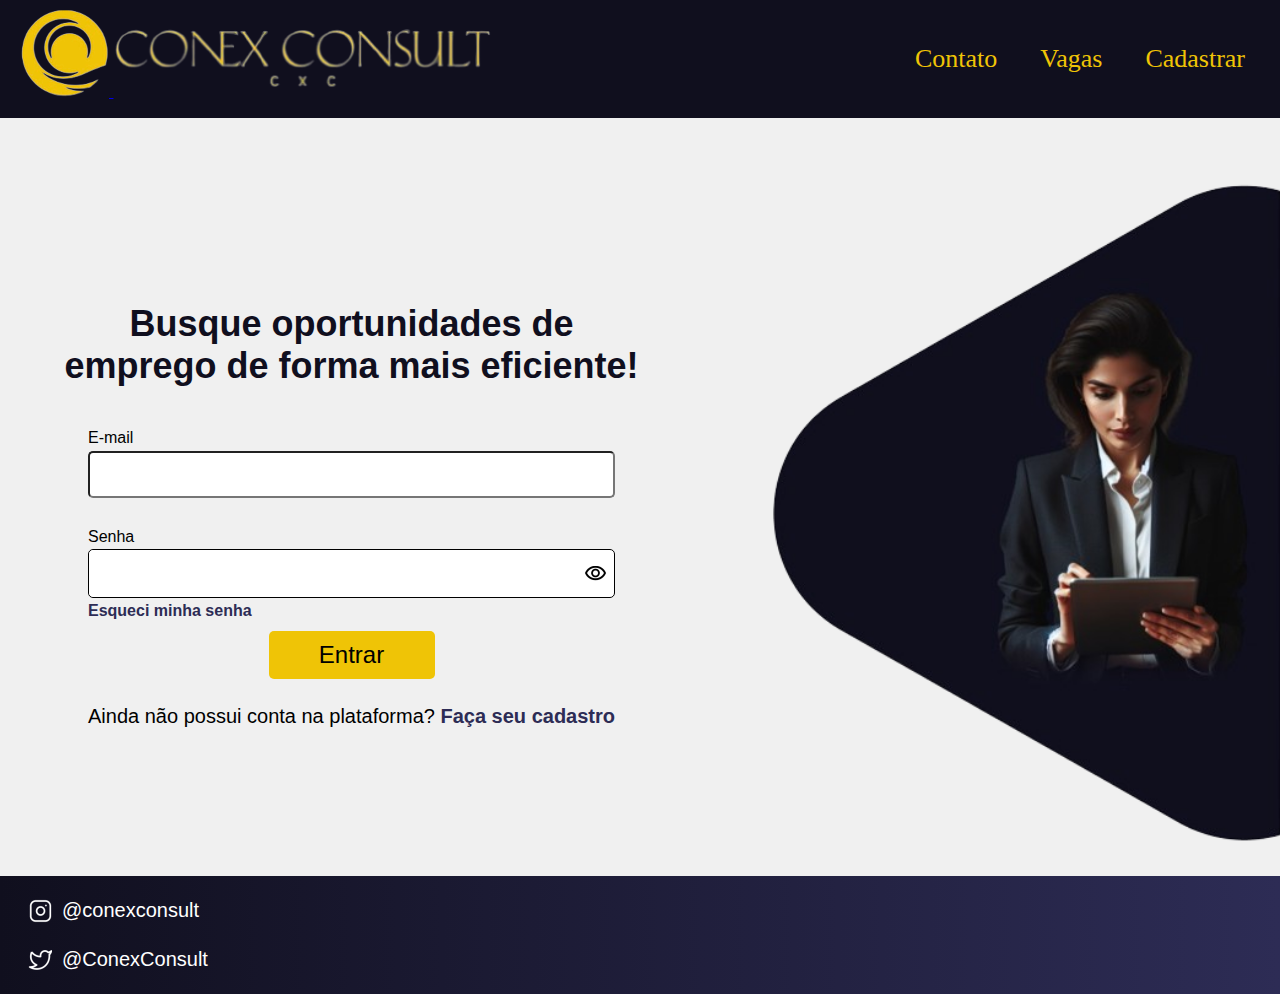
==== index.html @ e86a2674 "Organização das pastas e criação da pagina de vagas." ====
<!DOCTYPE html>
<html lang="pt-br">
<head>
    <meta charset="UTF-8">
    <meta name="viewport" content="width=device-width, initial-scale=1.0">
    <title>Conex Consult</title>
    <link rel="shortcut icon" href="../imagens/favicon.ico" type="image/x-icon">
    <link rel="stylesheet" href="Códigos/estilos/index.css  ">
    <link rel="stylesheet" href="Códigos/estilos/indexMobile.css"> 
</head>
<body>
    <header id="header">
        <div id="logo">
            <a href="index.html"> 
                <img src="imagens/logo.png" id="logo_CXC" alt="logo_CXC">
                <img src="imagens/logo_nome.png" id="logo_nome_CXC" alt="logo_nome_CXC"> 
            </a>   
        </div>
        <nav>
            <a id="contato" href="">Contato</a>
            <a id="vagas" href="Códigos/paginas/vagas.html" target="_self" rel="next">Vagas</a>
            <a id="navCadastrar" class="cadastrar"  target="_self">Cadastrar</a>
        </nav>
    </header>
    <main>
        <div class="containerCadastro">
            <section id="cadastro">
                <h1>Busque oportunidades de emprego de forma mais eficiente!</h1>
                <form>
                    <label for="email">
                        E-mail
                        <input type="email" name="email" id="email" class="email input" >
                    </label>
                    <label for="senha">
                        Senha
                        <div id="password-container">
                            <input id="senha" type="password" name="senha" id="senha" class="senha input">
                            <span class="toggle-password" onclick="togglePassword()"><img src="imagens/visibility_on.png" id="img_visaoSenha" alt="exibir senha"></span>
                        </div>
                    </label>
                    <div id="areaEsqueciSenha">
                        <p id="esqueciSenha"><a href="">Esqueci minha senha</a></p>
                        
                    </div>
                    <input type="submit" id="btn_entrar"
                    class="input"  value="Entrar">
                    <p id="Pcadastro" >Ainda não possui conta na plataforma? <a class="cadastrar">Faça seu cadastro</a></p>
                </form>
            </section>
            <div id="fundo">
                <img src="imagens/fundo.png" id="img_fundo" alt="mulher buscando uma vaga no tablet">
            </div>
        </div>
    </main>
    <footer>
        <div id="links">
            <a href="https://www.instagram.com/conexconsult/" id="img_insta" target="_blank"><img src="imagens/ico_instagram.png" alt="icone instagram"><p>@conexconsult</p></a>
            <a href="https://twitter.com/ConexConsult"  id="img_twitter" target="_blank"><img src="imagens/ico_twitter.png" alt="icone twitter"><p>@ConexConsult</p></a>
        </div>
        <img src="imagens/mulher.png" id="img_mulher" alt="mulher buscando uma vaga no tablet">
    </footer>

    <!-- Pop Up -->
    <div id="myModal" class="modal hideModal">
        <div class="modal-content">
        <span class="span-close"><img src="imagens/closeButton.png" alt="botão fechar" id="btnClose"></span>
        <h1>É novo por aqui? Cadastre-se abaixo</h1>
            <form>
                <label for="nome">
                    Nome completo
                    <input type="text" name="nome" id="nome" oninput="converterParaMaiusculas(event)" oninput="somenteletras(event)">
                </label>
                <div id="local" class="campo">
                    <label id="labelCidade" for="cidade">
                        Cidade
                        <input type="text" name="cidade" id="cidade" oninput="converterParaMaiusculas(event)" oninput="somenteletras(event)" >
                    </label>
                    <label id="labelUf" for="uf">
                        UF
                        <input type="text" name="uf" id="uf" maxlength="2" oninput="converterParaMaiusculas(event)" oninput="somenteletras(event)">
                        
                    </label>
                </div>  
                <label for="email">
                    E-mail
                    <input type="email" name="email" id="emailCadastro">
                </label>
                
                <label for="senha" id="label-senha">
                    Senha
                    <div id="campo-senha">
                        <input id="senhaCadastro" type="password" name="senha" id="senhaCadastro">
                        <span class="toggle-password-pop" onclick="togglePasswordPopUp()"><img src="imagens/visibility_on.png" alt="exibir senha" id="img_visaoSenhaPop"></span>
                    </div>
                </label>
                <label for="confirmarSenha">
                    Confirmação de senha:
                    <div id="passwordPop-container">
                        <input type="password" name="confirmarSenha" id="confirmarSenha">
                        <span class="toggle-password-pop" onclick="toggleConfirmarPasswordPopUp()"><img src="imagens/visibility_on.png" alt="exibir senha" id="img_visaoConfirmarSenhaPop"></span>
                    </div>
                    <p id="confirmacao"></p>
                </label>
                <input id="btnCadastrar" type="submit" value="Cadastrar-se">
            </form>
        
        </div>
    </div>

    <script src="Códigos/Js/javaScript.js"></script>
</body>
</html>
---- Códigos/estilos/index.css ----
*{
    box-sizing: border-box;
    margin: 0px;
    padding: 0px;
}
:root {
    --azulEscuro: #100F1E;
    --azul: #2d2c55;
    --amarelo: #EFC406;
}

body {
    font-family: Arial, sans-serif;
    line-height: 1.6;
    background-color: #f0f0f0;
}

html {
    height: min-content;
}

header {
    position: fixed;
    top: 0%;
    width: 100%;
    height: 118px;
    display: flex;
    justify-content: space-between;
    background-color: var(--azulEscuro);
    margin-bottom: 25px;
    transition: top 0.3s;
}
header div#logo {
    width: 515px;
    height: 100%;
    padding: 13px 0px 13px 20px;
    display: flex;
    justify-content: space-between;
    column-gap: 26px;
    align-items: end;
    transition: transform 0.4s ease;
}
#logo_nome_CXC {
    max-width: 383px;
    min-width: 210px;
    width: 100%;
    margin: auto;
    margin-bottom: 6px;
    transition: transform 0.3s ease;
}
header nav {
    height: 100%;
    width: 400px;
    display: flex;
    padding: 35px;
    justify-content: space-between;
    align-items: center;
    column-gap: 10px;
}
header nav a {
    color: var(--amarelo);
    font: normal 26px times;
    text-decoration: none;
    transition: 500ms;
}
header nav a:hover {
    transition: 500ms;
    color: #b19000;
}
a.cadastrar {
    cursor: pointer;
}
main {
    margin-top: 180px;
    min-height: calc(100vh - 323px);
}
main div.containerCadastro {
    display: flex;
    flex-direction: row;
    align-items: center;
    height: auto;
}
main section {
    display: flex;
    flex-direction: column;
    align-items: center;
    width: 575px;
    min-width: 394px;
    margin: 0 auto 0 5vw;
    transition: transform 0.3s ease;
}
main div#fundo {
    width: 100%;
    max-width: 524px;
    min-width: 200px;
    margin: auto 0 auto auto;
}
main div#fundo img {
    width: 100%;
    max-width: 524px;
    min-width: 254px;
    margin: auto;
}
main section h1 {
    font: bold 36px Arial;
    color: var(--azulEscuro);
    text-align: center;
    margin:  0 0 38px 0;
}
main section form {
    display: flex;
    flex-direction: column;
    align-items: center;
}
main section label {
    width: 100%;
}
main form div#password-container {
    display: flex;
    border: 1px solid black;
    border-radius: 5px;
    align-items: center;
    background-color: white;
}
main form div#password-container input {
    border: 0;
}
main input.email {
    width: 100%;
    height: 47px;
    font: normal 20px arial;
    padding: 10px;
    margin: 0 0 26px 0 ;
}
main input.senha {
    width: 100%;
    height: 47px;
    font: normal 20px arial;
    padding: 10px;
    margin: 0 0 26px 0 ;   
}
.toggle-password {
    right: 10px;
    cursor: pointer;
    user-select: none;
    color: #777;
    margin-right: 7px;
    display: flex;
    align-items: center;
}
main form #senha {
    margin: 0px;
}
main form input {
    border-radius: 5px;
}
main form div#areaEsqueciSenha {
    width: 100%;
    margin-bottom: 10px;
}
main form p#esqueciSenha a {
    color: var(--azul);
    font-size: 16px;
    font-weight: bold;
}
main input#btn_entrar {
    width: 166px;
    height: 48px;
    background-color: var(--amarelo);
    font: normal 24px arial;
    margin: 0 0 26px 0;
    border: none;
    cursor: pointer;
    transition: 400ms;
}
main input#btn_entrar:hover {
    transition: 400ms;
    background-color: #cca600;
}
main form p {
    font: normal 20px arial;
}
main form p a {
    font-weight: bold;
    text-decoration: none;
    color: var(--azul);
}
main form p a:hover, #esqueciSenha a:hover{
    color: black;
}
footer {
    height: 118px;
    width: 100%;
    background-image: linear-gradient(to right, var(--azulEscuro),var(--azul));
    display: flex;
    flex-direction: column;
    justify-content: space-around;
    margin-top: 25px;
}
footer div#links {
    height: 100%;
    display: flex;
    flex-direction: column;
    justify-content: space-around;
    margin: 10px auto 10px 28px;
}
footer div#links a {
    width: 193px;
    font: normal 20px arial;
    color: white;
    display: flex;
    text-decoration: none;
    transition: 400ms;
    text-align: center;
}
footer div#links a:hover {
    background-color: #48487a74;
    padding: 3px;
    border-radius: 5px;
    transition: 400ms;
}
footer div#links img {
    margin-right: 10px;
}
footer div#links #img_linkedin p {
    padding-top: 2px;
}
footer #img_mulher {
    display: none;
}

.header-hidden {
    top: -117px; /* Ajuste este valor conforme a altura do seu cabeçalho */
}

@media screen and (min-width: 1900px) and (min-height: 1360px) {

    main {
        min-height: calc(100vh - 286px);
    }
    main section {
        transform: scale(1.4);
        margin-left: 210px;
    }
    main div#fundo {
        transform: scale(1.4);
        margin: 200px 105px 0 0;
    }
}

/* Comfigurações Pop-Up */

div.modal {
    background-color: rgba(0, 0, 0, 0.351);
    width: calc(100%);
    height: 100vh;
    position: absolute;
    top: 0;
    align-items: center;
    display: flex;
    justify-content: center;
}

div.modal-content {
    display: flex;
    flex-direction: column;
    align-items: center;
    background-color: #f0f0f0;
    width: 400px;
    max-width: 400px;
    margin: auto;
    padding: 20px 20px 0 20px;
    box-shadow: 5px 5px 20px 3px rgba(0, 0, 0, 0.28);
    border-radius: 10px;
}

div.modal-content span.span-close {
    width: 100%;
    height: 20px;
    text-align: right;
    padding-right: 5px;
}
div.modal-content span #btnClose {
    width: 20px;
    cursor: pointer;
}
div.modal-content h1 {
    max-width: 300px;
    text-align: center;
}
div.modal-content form {
    display: flex;
    flex-direction: column;
    align-items: flex-start !important;
    justify-content: left;
    width: 100%;
}
div.modal-content form label {
    display: flex;
    flex-direction: column;
    width: 100%;
    font: 300 16px arial;
    margin-bottom: 13px;
}

div.modal-content form input {
    height: 36px;  
    background-color: white;
    border: 1px solid #333;
    border-radius: 5px; 
    margin-top: 2px;
    padding: 5px;
}
div.modal-content div#local {
    display: flex;
    flex-direction: row;
    justify-content: space-between;
    gap: 21px; 
    width: 100%;
}
div.modal-content div#cpfAndData {
    display: flex;
    gap: 21px;
}
div.modal-content #labelData {
    width: 145px;
}
div.modal-content #labelCidade {
    min-width: 0;
}
div.modal-content input #cidade {
    text-transform: uppercase;
}
#labelUf {
    width: 50px;
    min-width: 50px;
    text-transform: uppercase;
}
#campo-senha, #passwordPop-container{
    background-color: white;
    display: flex;
    flex-direction: row;
    align-items: center;
    border: 1px solid #333;
    border-radius: 5px;
}
input:focus-visible {
    outline: none;
}
 #senhaCadastro, #confirmarSenha { /* campo senha e campo comfirmação de senha do pop-up */
    background-color: white;
    width: 100%;
    border: none;
    padding: 0 5px;
    margin: 0;
}
.toggle-password-pop {
    margin-right: 4px;
    cursor: pointer;
    display: flex;
    align-items: center;
}
div#passwordPop-container {
    display: flex;
    flex-direction: row;
}
div#passwordPop-container input{
    width: 100%;
}

#btnCadastrar {
    font: 700 20px arial;
    width: 100%;
    max-width: 347px;
    height: 56px;
    margin: 30px auto;
    background-color: var(--amarelo);
    cursor: pointer;
    border: none;
    border-radius: 5px;
}

div.hideModal {
    display: none;
    transition: 2s;
}
---- Códigos/estilos/indexMobile.css ----
@media (max-width: 768px) {

    header {
        display: flex;
        flex-direction: column;
        justify-content: space-between;
        height: 141px;
        padding-bottom: 20px;
        padding: 0;
        margin-bottom: 30px;
        align-items: center;
    }
    header nav {
        display: flex;
        justify-content: space-around;
        width: 100%;
        height: min-content;
        padding: 0 40px ;
    }
    header div#logo {
        width: 100%;
        padding: 0;
        justify-content: center;
        align-items: center;
        column-gap: 10px;
        height: min-content;
        margin-top: 18px;
        padding: 0 10px;
    }
    header #logo_CXC {
        max-width: 65px;
        min-width: 50px;
    }
    header #logo_nome_CXC {
        max-width: 260px;  
        margin: 10px 0 0 0;
    }
    header nav {
        margin-right: 0%;
        margin-bottom: 7px;
    }
    header nav a { 
        font-size: 20px;
        font-weight: normal;
        flex-direction: column;
        align-items: flex-start;
    }
    nav ul li {
        margin: 5px 0;
    }
   
    main div#fundo {
        display: none;   
    }
    main {
        flex-direction: column;  
        min-height: calc(100vh - 368px);   
    }
    main div.containerCadastro {
        justify-content: center;
        flex-direction: column;
        margin: 0 40px;
    }
    main section {
        flex: 1 1 45%;
        width: 100%;
        min-width: 260px;
        max-width: 527px;
        margin: 0;
    }
    main section h1 {
        font-size: 30px;
    }
    main form p#cadastro {
        font-size: 16px;
    }
    main input.campo {
        margin-bottom: 10px;
    }
    main input#btn_entrar {
        width: 100%;
        margin: 20px 0 10px 0;
    }

    footer {
        margin-top: 70px;
        flex-direction: row;
        background-image: linear-gradient(to right, var(--azulEscuro), #252244);
    }
    footer div#links {
        height: auto;
    }
    
    footer div#fundoContainer {
        display: flex;
        justify-content: center;
        width: min-content;
    }
    footer #img_mulher {
        display: block;
        max-width: 120px;
        min-width: 100px;
        max-height: 175px;
        width: auto;
        height: auto;
        margin: -58px 10px 0 10px;
    }
}

/* Pop-up */
@media (max-width: 470px) {
    div.modal-content {
        width: 99vw;
    }
    div.modal-content form {
        max-width: 350px;
        min-width: 230px;
        width: 100%;
    }
    div.modal-content span img#btnClose {
    }
    div.modal-content div {
        max-width: 350px;
    }
    div.modal-content form label {
        width: 100%;
    }
    div.modal-content div#local {
        width: 100%;
        justify-content: space-between
    }
    div.modal-content #labelUf {
        max-width: 50px;
        width: 100%;
    }
}
@media (max-width: 406px) {
    header nav a {
        font-size: 20px;
    }

    main section h1 {
        font-size: 25px;
        margin-bottom: 20px;
    }

    footer div#links {
        margin-left: 8px;
    }
    footer div#links p {
        font-size: 16px;
    }
    footer div#links img {
        width: 18px;
        margin-right: 5px;
    }
    footer div#links a {
        width: fit-content;
    }
}
@media (max-width: 313px) {
    main section h1 {
        margin-bottom: 25px;
    }
}
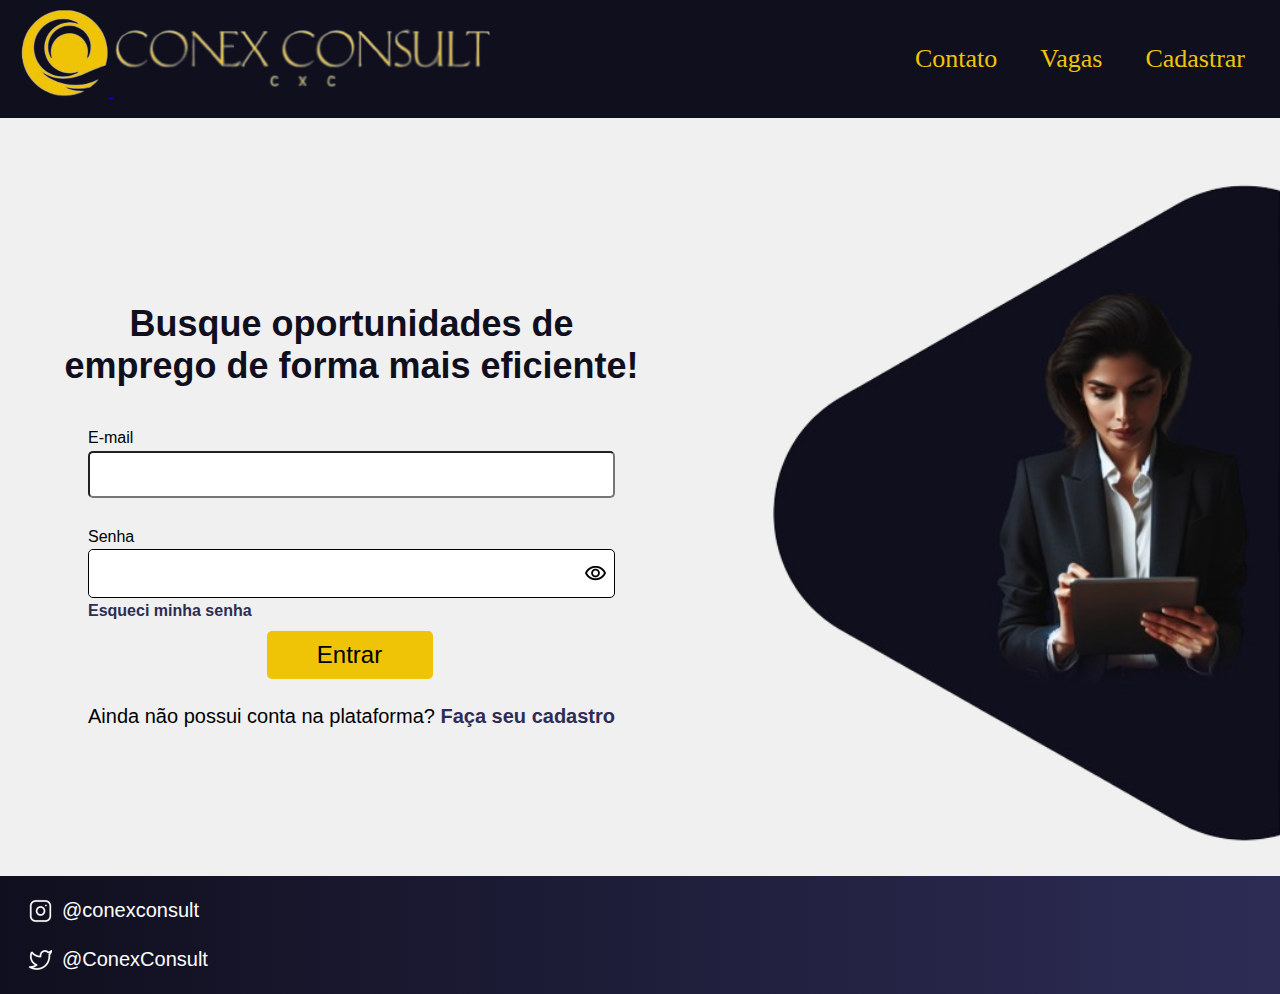
==== commit 1470884e: "Função de ocultar vagas e melhoria de responsividade" ====
--- a/index.html
+++ b/index.html
@@ -22,7 +22,7 @@
             <a id="navCadastrar" class="cadastrar"  target="_self">Cadastrar</a>
         </nav>
     </header>
-    <main>
+    <main id="login">
         <div class="containerCadastro">
             <section id="cadastro">
                 <h1>Busque oportunidades de emprego de forma mais eficiente!</h1>
@@ -42,8 +42,10 @@
                         <p id="esqueciSenha"><a href="">Esqueci minha senha</a></p>
                         
                     </div>
-                    <input type="submit" id="btn_entrar"
-                    class="input"  value="Entrar">
+                    <a href="Códigos/paginas/vagas.html">
+                        <input type="button" id="btn_entrar"
+                        class="input"  value="Entrar">
+                    </a>
                     <p id="Pcadastro" >Ainda não possui conta na plataforma? <a class="cadastrar">Faça seu cadastro</a></p>
                 </form>
             </section>
@@ -101,12 +103,13 @@
                     </div>
                     <p id="confirmacao"></p>
                 </label>
-                <input id="btnCadastrar" type="submit" value="Cadastrar-se">
+                <a href="/Códigos/paginas/vagas.html"><input id="btnCadastrar" type="button" value="Cadastrar-se"></a>
             </form>
         
         </div>
     </div>
 
-    <script src="Códigos/Js/javaScript.js"></script>
+    <script type="module" src="Códigos/Js/index.js"></script>
+    <script src="Códigos/Js/popUpCadastro.js"></script>
 </body>
 </html>--- a/Códigos/estilos/index.css
+++ b/Códigos/estilos/index.css
@@ -70,7 +70,7 @@
 a.cadastrar {
     cursor: pointer;
 }
-main {
+main#login{
     margin-top: 180px;
     min-height: calc(100vh - 323px);
 }
@@ -80,12 +80,12 @@
     align-items: center;
     height: auto;
 }
-main section {
-    display: flex;
-    flex-direction: column;
-    align-items: center;
-    width: 575px;
-    min-width: 394px;
+main#login section {
+    display: flex;
+    flex-direction: column;
+    align-items: center;
+    max-width: 575px;
+    min-width: 280px;
     margin: 0 auto 0 5vw;
     transition: transform 0.3s ease;
 }
@@ -251,10 +251,11 @@
 /* Comfigurações Pop-Up */
 
 div.modal {
+    z-index: 2;
     background-color: rgba(0, 0, 0, 0.351);
     width: calc(100%);
     height: 100vh;
-    position: absolute;
+    position: fixed;
     top: 0;
     align-items: center;
     display: flex;
@@ -347,7 +348,7 @@
 input:focus-visible {
     outline: none;
 }
- #senhaCadastro, #confirmarSenha { /* campo senha e campo comfirmação de senha do pop-up */
+#senhaCadastro, #confirmarSenha { /* campo senha e campo comfirmação de senha do pop-up */
     background-color: white;
     width: 100%;
     border: none;
@@ -379,7 +380,10 @@
     border: none;
     border-radius: 5px;
 }
-
+form a {
+    width: 170px;
+    margin: auto;
+}
 div.hideModal {
     display: none;
     transition: 2s;
--- a/Códigos/estilos/indexMobile.css
+++ b/Códigos/estilos/indexMobile.css
@@ -27,7 +27,11 @@
         margin-top: 18px;
         padding: 0 10px;
     }
+    header div#logo a {
+        
+    }
     header #logo_CXC {
+        width: 100%;
         max-width: 65px;
         min-width: 50px;
     }
@@ -59,14 +63,14 @@
     main div.containerCadastro {
         justify-content: center;
         flex-direction: column;
-        margin: 0 40px;
+        margin: 0 25px;
     }
     main section {
         flex: 1 1 45%;
         width: 100%;
         min-width: 260px;
         max-width: 527px;
-        margin: 0;
+        margin: 0 !important;
     }
     main section h1 {
         font-size: 30px;
@@ -117,8 +121,6 @@
         min-width: 230px;
         width: 100%;
     }
-    div.modal-content span img#btnClose {
-    }
     div.modal-content div {
         max-width: 350px;
     }
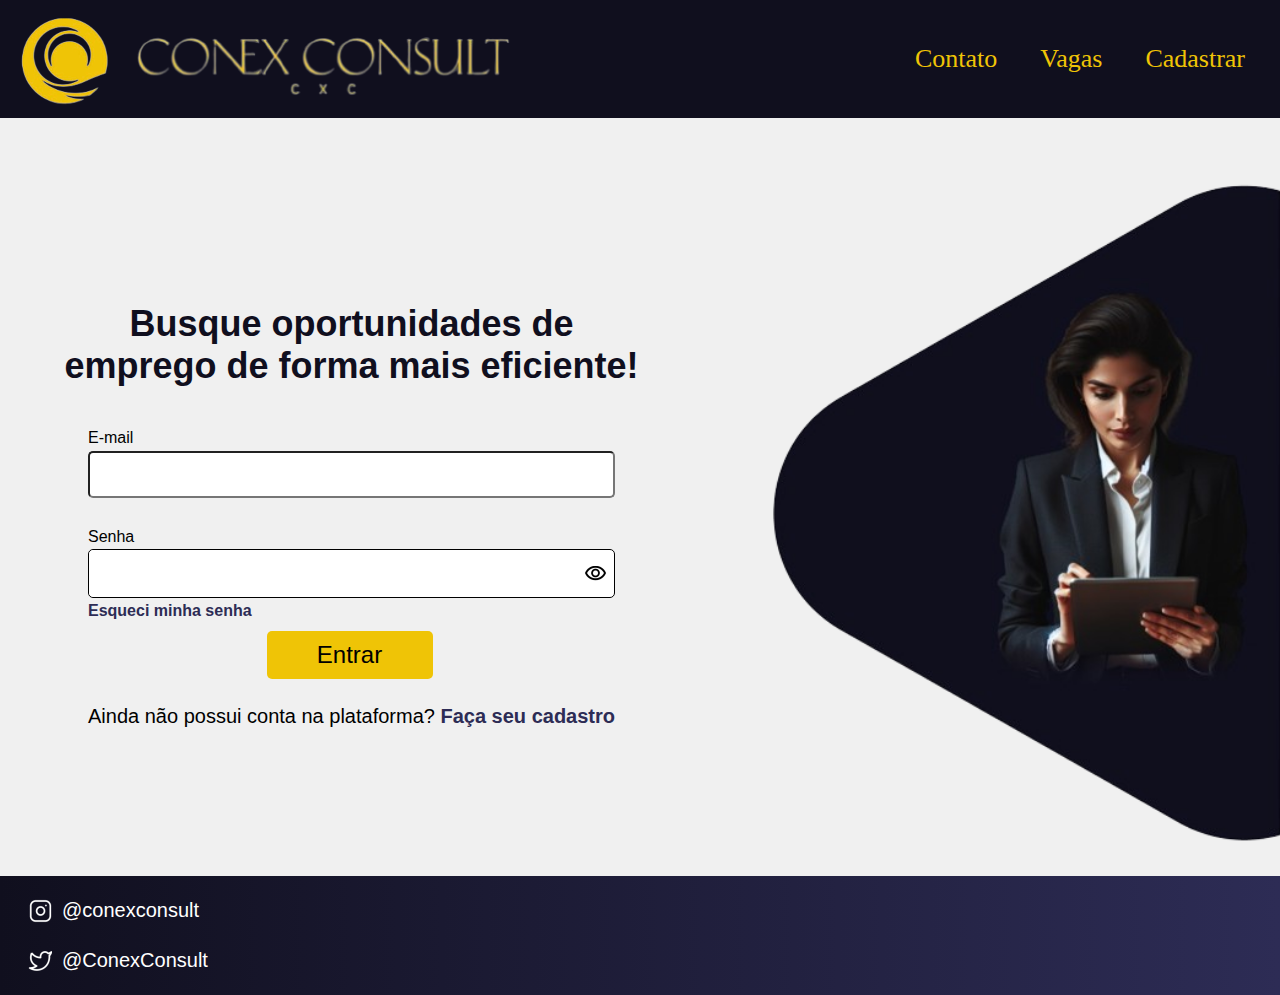
==== commit 9285ed37: "Ajustes." ====
--- a/index.html
+++ b/index.html
@@ -11,14 +11,12 @@
 <body>
     <header id="header">
         <div id="logo">
-            <a href="index.html"> 
-                <img src="imagens/logo.png" id="logo_CXC" alt="logo_CXC">
-                <img src="imagens/logo_nome.png" id="logo_nome_CXC" alt="logo_nome_CXC"> 
-            </a>   
+            <img src="imagens/logo.png" id="logo_CXC" alt="logo_CXC">
+            <img src="imagens/logo_nome.png" id="logo_nome_CXC" alt="logo_nome_CXC"> 
         </div>
         <nav>
             <a id="contato" href="">Contato</a>
-            <a id="vagas" href="Códigos/paginas/vagas.html" target="_self" rel="next">Vagas</a>
+            <a id="vagas" class="btn"  target="_self" rel="next">Vagas</a>
             <a id="navCadastrar" class="cadastrar"  target="_self">Cadastrar</a>
         </nav>
     </header>
@@ -42,9 +40,9 @@
                         <p id="esqueciSenha"><a href="">Esqueci minha senha</a></p>
                         
                     </div>
-                    <a href="Códigos/paginas/vagas.html">
+                    <a >
                         <input type="button" id="btn_entrar"
-                        class="input"  value="Entrar">
+                        class="input btn"  value="Entrar">
                     </a>
                     <p id="Pcadastro" >Ainda não possui conta na plataforma? <a class="cadastrar">Faça seu cadastro</a></p>
                 </form>
@@ -103,7 +101,7 @@
                     </div>
                     <p id="confirmacao"></p>
                 </label>
-                <a href="/Códigos/paginas/vagas.html"><input id="btnCadastrar" type="button" value="Cadastrar-se"></a>
+                <a><input id="btnCadastrar" type="button" class="btn" value="Cadastrar-se"></a>
             </form>
         
         </div>
--- a/Códigos/estilos/index.css
+++ b/Códigos/estilos/index.css
@@ -56,6 +56,9 @@
     justify-content: space-between;
     align-items: center;
     column-gap: 10px;
+}
+header nav #vagas {
+    cursor: pointer;
 }
 header nav a {
     color: var(--amarelo);
@@ -189,7 +192,7 @@
     color: black;
 }
 footer {
-    height: 118px;
+    height: 119px;
     width: 100%;
     background-image: linear-gradient(to right, var(--azulEscuro),var(--azul));
     display: flex;
@@ -230,7 +233,7 @@
 }
 
 .header-hidden {
-    top: -117px; /* Ajuste este valor conforme a altura do seu cabeçalho */
+    top: -107px; /* Ajuste este valor conforme a altura do seu cabeçalho */
 }
 
 @media screen and (min-width: 1900px) and (min-height: 1360px) {
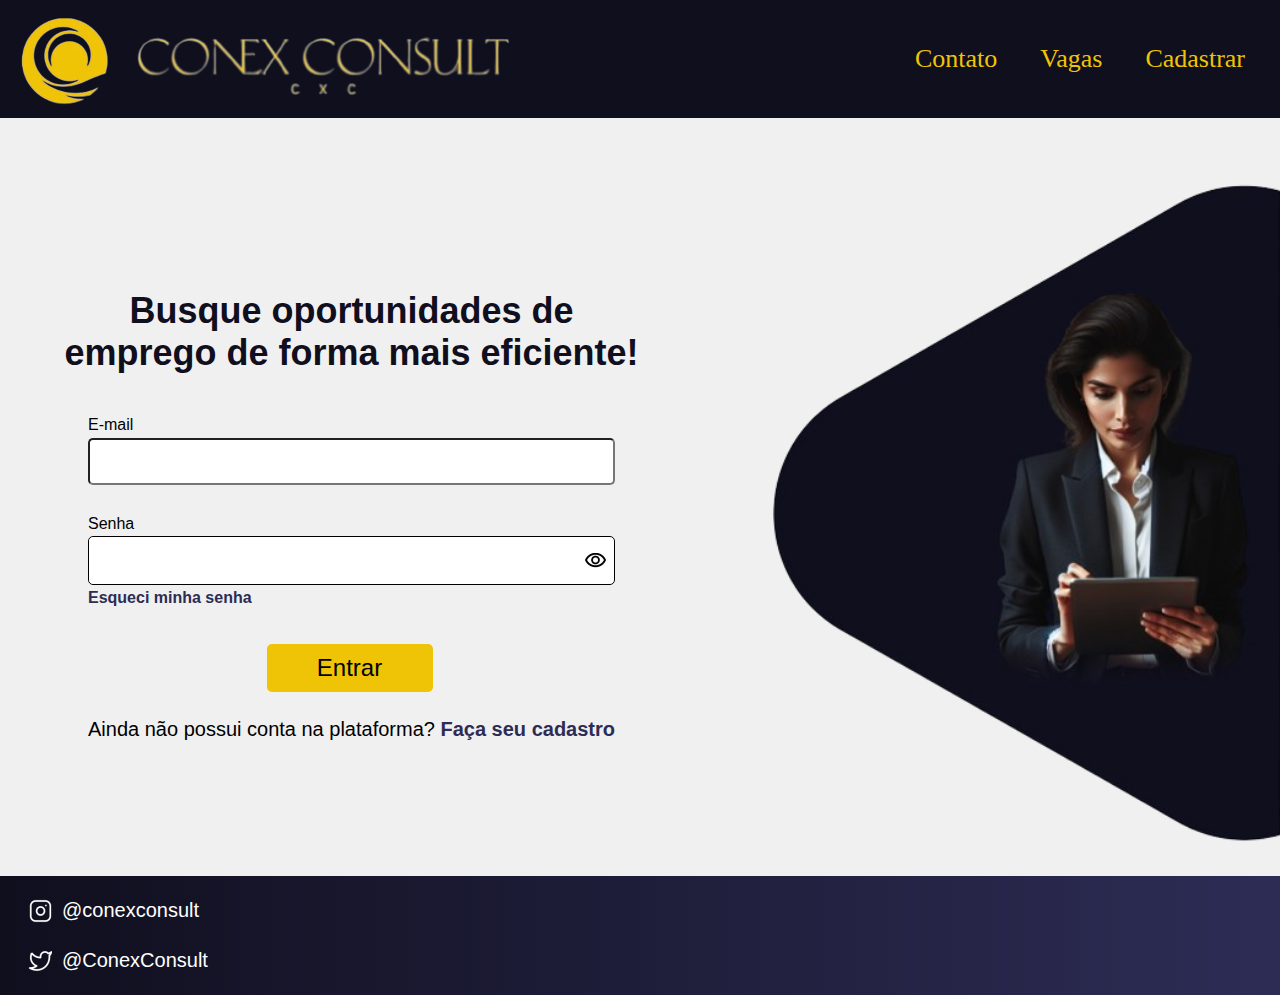
==== commit d075f9d1: "Tornando o input senha obrigatório" ====
--- a/index.html
+++ b/index.html
@@ -25,21 +25,20 @@
             <section id="cadastro">
                 <h1>Busque oportunidades de emprego de forma mais eficiente!</h1>
                 <form>
-                    <label for="email">
+                    <label for="email" id="labelEmail">
                         E-mail
-                        <input type="email" name="email" id="email" class="email input" >
+                        <input type="email" name="email" id="email" class="email input" required>
                     </label>
                     <label for="senha">
                         Senha
                         <div id="password-container">
-                            <input id="senha" type="password" name="senha" id="senha" class="senha input">
+                            <input id="senha" type="password" name="senha" id="senha" class="senha input" required>
                             <span class="toggle-password" onclick="togglePassword()"><img src="imagens/visibility_on.png" id="img_visaoSenha" alt="exibir senha"></span>
                         </div>
+                        <div id="areaEsqueciSenha">
+                            <p id="esqueciSenha"><a href="">Esqueci minha senha</a></p>
+                        </div>
                     </label>
-                    <div id="areaEsqueciSenha">
-                        <p id="esqueciSenha"><a href="">Esqueci minha senha</a></p>
-                        
-                    </div>
                     <a >
                         <input type="button" id="btn_entrar"
                         class="input btn"  value="Entrar">
--- a/Códigos/estilos/index.css
+++ b/Códigos/estilos/index.css
@@ -117,6 +117,7 @@
 }
 main section label {
     width: 100%;
+    margin: 0 0 26px 0;
 }
 main form div#password-container {
     display: flex;
@@ -133,7 +134,6 @@
     height: 47px;
     font: normal 20px arial;
     padding: 10px;
-    margin: 0 0 26px 0 ;
 }
 main input.senha {
     width: 100%;
@@ -142,6 +142,10 @@
     padding: 10px;
     margin: 0 0 26px 0 ;   
 }
+.p_alerta {
+    font: bold 14px arial;
+    color: rgb(100, 0, 0);
+} 
 .toggle-password {
     right: 10px;
     cursor: pointer;
